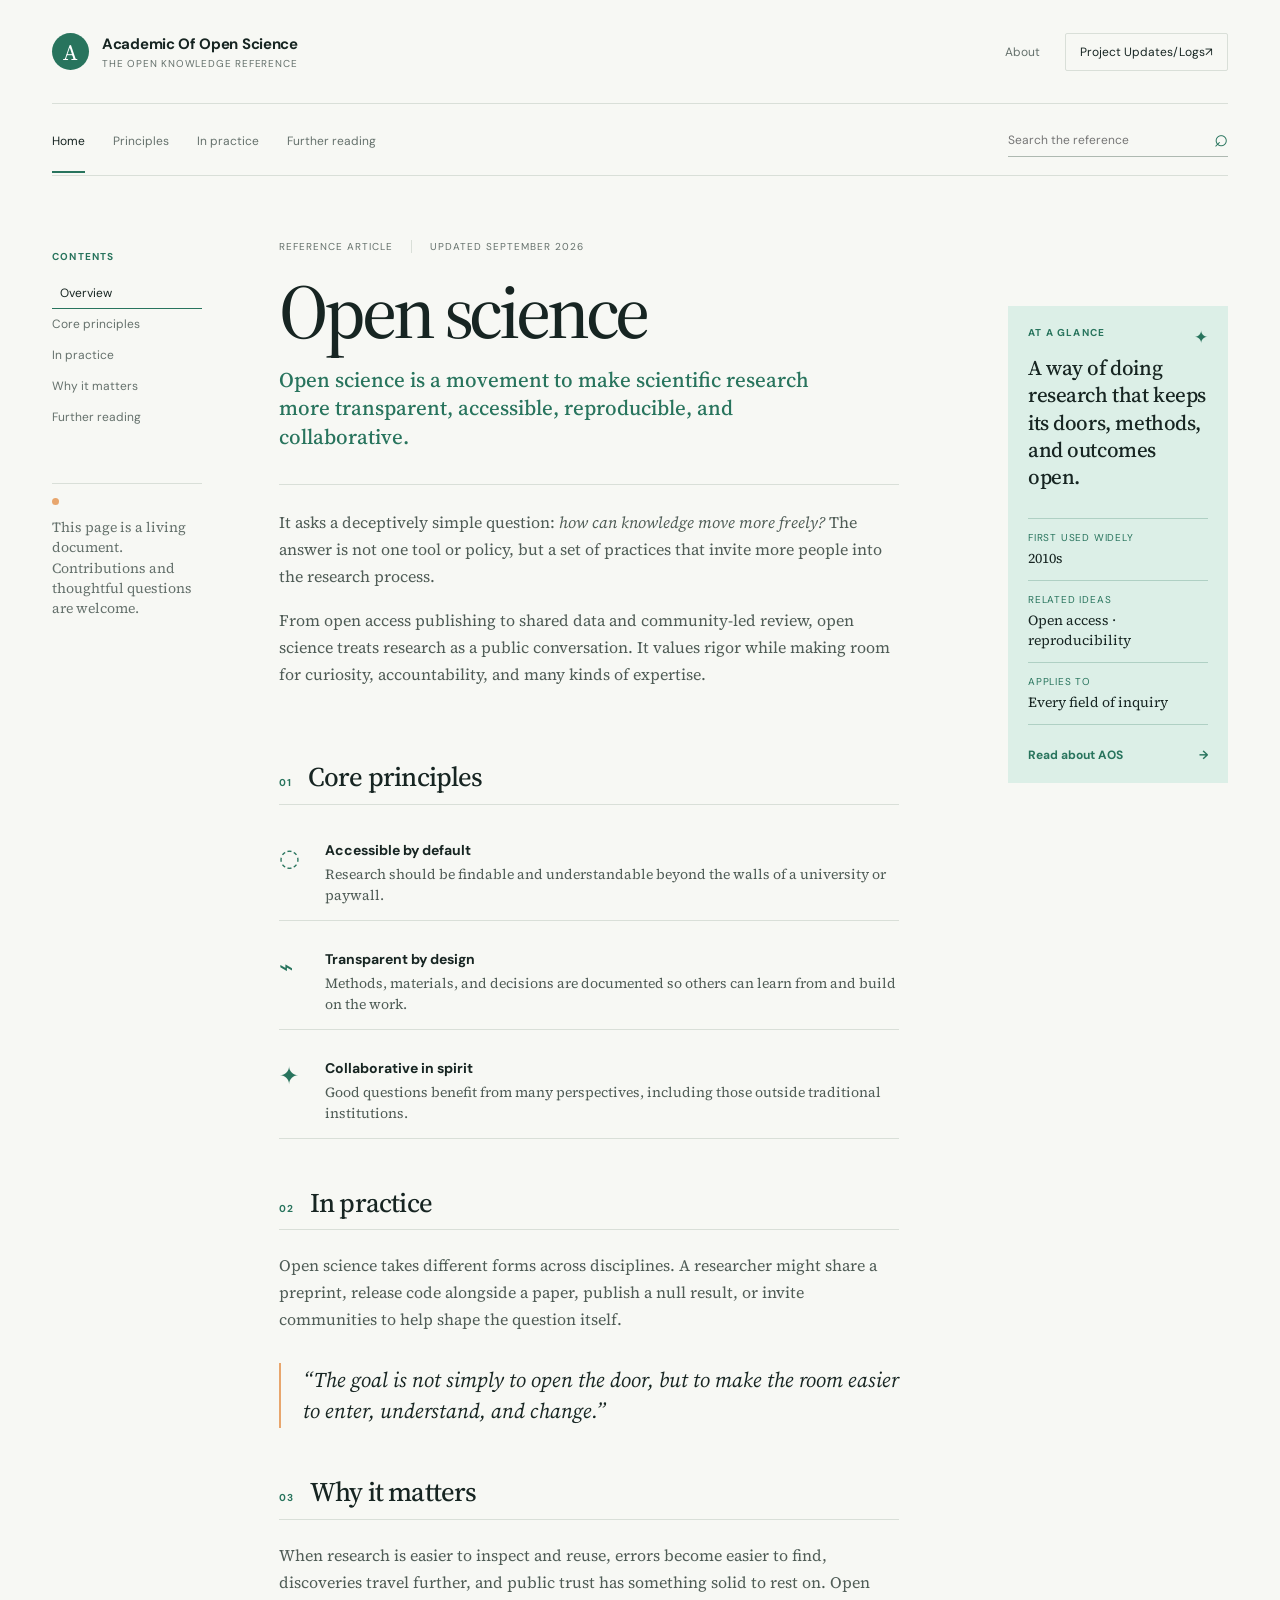
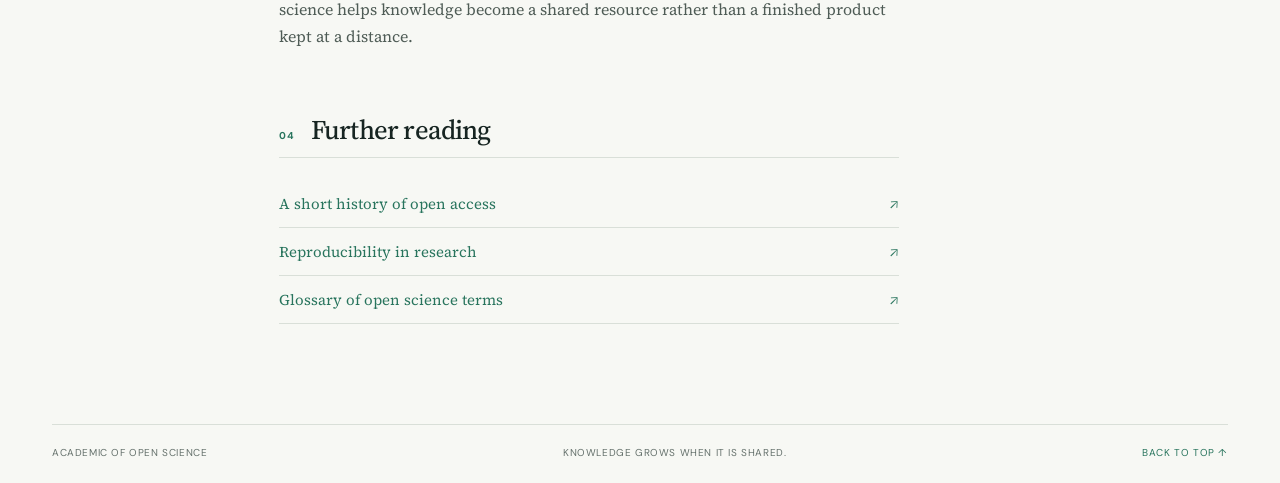
==== index.html @ c39b7e56 "make layout of website" ====
<!DOCTYPE html>
<html lang="en">
<head>
    <meta charset="UTF-8">
    <meta name="viewport" content="width=device-width, initial-scale=1.0">
    <meta name="description" content="A living reference for open science, shared knowledge, and better research practice.">
    <link rel="preconnect" href="https://fonts.googleapis.com">
    <link rel="preconnect" href="https://fonts.gstatic.com" crossorigin>
    <link href="https://fonts.googleapis.com/css2?family=DM+Sans:wght@400;500;600;700&family=Source+Serif+4:opsz,wght@8..60,400;8..60,500;8..60,600&display=swap" rel="stylesheet">
    <link rel="stylesheet" href="style.css">
    <title>Academic Of Open Science</title>
</head>
<body>
  <div class="site-shell">
    <header class="site-header">
      <a class="brand" href="index.html" aria-label="Academic Of Open Science home">
        <span class="brand-mark" aria-hidden="true">A</span>
        <span>
          <strong>Academic Of Open Science</strong>
          <small>The open knowledge reference</small>
        </span>
      </a>
      <div class="header-actions">
        <a href="#about">About</a>
        <a class="quiet-button" href="info.html">Project Updates/Logs<span aria-hidden="true">↗</span></a>
      </div>
    </header>

    <div class="search-row">
      <nav aria-label="Primary navigation">
        <a class="active" href="index.html">Home</a>
        <a href="#principles">Principles</a>
        <a href="#practice">In practice</a>
        <a href="#reading">Further reading</a>
      </nav>
      <form class="search" role="search">
        <label class="sr-only" for="search-input">Search the reference</label>
        <input id="search-input" type="search" placeholder="Search the reference" />
        <button type="submit" aria-label="Search">⌕</button>
      </form>
    </div>

    <main class="page-grid">
      <aside class="sidebar" aria-label="Article contents">
        <p class="eyebrow">Contents</p>
        <a class="current" href="#overview">Overview</a>
        <a href="#principles">Core principles</a>
        <a href="#practice">In practice</a>
        <a href="#why-it-matters">Why it matters</a>
        <a href="#reading">Further reading</a>
        <div class="sidebar-note">
          <span class="note-dot"></span>
          <p>This page is a living document. Contributions and thoughtful questions are welcome.</p>
        </div>
      </aside>

      <article class="article" id="overview">
        <div class="article-meta">
          <span>Reference article</span>
          <span>Updated September 2026</span>
        </div>
        <h1>Open science</h1>
        <p class="lede">Open science is a movement to make scientific research more transparent, accessible, reproducible, and collaborative.</p>

        <div class="article-intro">
          <p>It asks a deceptively simple question: <em>how can knowledge move more freely?</em> The answer is not one tool or policy, but a set of practices that invite more people into the research process.</p>
          <p>From open access publishing to shared data and community-led review, open science treats research as a public conversation. It values rigor while making room for curiosity, accountability, and many kinds of expertise.</p>
        </div>

        <section id="principles">
          <div class="section-heading">
            <span class="section-number">01</span>
            <h2>Core principles</h2>
          </div>
          <div class="principle-list">
            <div class="principle"><span class="principle-icon">◌</span><div><h3>Accessible by default</h3><p>Research should be findable and understandable beyond the walls of a university or paywall.</p></div></div>
            <div class="principle"><span class="principle-icon">⌁</span><div><h3>Transparent by design</h3><p>Methods, materials, and decisions are documented so others can learn from and build on the work.</p></div></div>
            <div class="principle"><span class="principle-icon">✦</span><div><h3>Collaborative in spirit</h3><p>Good questions benefit from many perspectives, including those outside traditional institutions.</p></div></div>
          </div>
        </section>

        <section id="practice">
          <div class="section-heading">
            <span class="section-number">02</span>
            <h2>In practice</h2>
          </div>
          <p>Open science takes different forms across disciplines. A researcher might share a preprint, release code alongside a paper, publish a null result, or invite communities to help shape the question itself.</p>
          <blockquote>“The goal is not simply to open the door, but to make the room easier to enter, understand, and change.”</blockquote>
        </section>

        <section id="why-it-matters">
          <div class="section-heading">
            <span class="section-number">03</span>
            <h2>Why it matters</h2>
          </div>
          <p>When research is easier to inspect and reuse, errors become easier to find, discoveries travel further, and public trust has something solid to rest on. Open science helps knowledge become a shared resource rather than a finished product kept at a distance.</p>
        </section>

        <section class="reading-section" id="reading">
          <div class="section-heading">
            <span class="section-number">04</span>
            <h2>Further reading</h2>
          </div>
          <div class="reading-links"><a href="#principles">A short history of open access <span>↗</span></a><a href="#practice">Reproducibility in research <span>↗</span></a><a href="#about">Glossary of open science terms <span>↗</span></a></div>
        </section>
      </article>

      <aside class="fact-panel" id="about">
        <div class="fact-panel-top"><span class="eyebrow">At a glance</span><span class="spark" aria-hidden="true">✦</span></div>
        <p class="fact-definition">A way of doing research that keeps its doors, methods, and outcomes open.</p>
        <dl><div><dt>First used widely</dt><dd>2010s</dd></div><div><dt>Related ideas</dt><dd>Open access · reproducibility</dd></div><div><dt>Applies to</dt><dd>Every field of inquiry</dd></div></dl>
        <a class="panel-link" href="info.html">Read about AOS <span>→</span></a>
      </aside>
    </main>

    <footer class="site-footer"><span>Academic Of Open Science</span><span>Knowledge grows when it is shared.</span><a href="#overview">Back to top ↑</a></footer>
  </div>
</body>
</html>
---- style.css ----
@import url('https://fonts.googleapis.com/css2?family=DM+Sans:wght@400;500;600;700&family=Source+Serif+4:opsz,wght@8..60,400;8..60,500;8..60,600&display=swap');

:root {
	--ink: #172522;
	--muted: #65716c;
	--line: #d9dfd8;
	--paper: #f7f8f4;
	--white: #ffffff;
	--mint: #dcefe7;
	--green: #28745d;
	--serif: 'Source Serif 4', Georgia, serif;
	--sans: 'DM Sans', Verdana, sans-serif;
}

* { box-sizing: border-box; }
html { scroll-behavior: smooth; }
body { margin: 0; color: var(--ink); background: var(--paper); font-family: var(--sans); }
a { color: inherit; text-decoration: none; }
.site-shell { max-width: 1260px; margin: 0 auto; padding: 0 42px; }
.site-header { min-height: 104px; display: flex; align-items: center; justify-content: space-between; border-bottom: 1px solid var(--line); }
.brand { display: flex; align-items: center; gap: 13px; }
.brand-mark { display: grid; width: 37px; height: 37px; place-items: center; color: var(--white); background: var(--green); border-radius: 50%; font-family: var(--serif); font-size: 22px; }
.brand strong, .brand small { display: block; }
.brand strong { font-size: 15px; letter-spacing: -.02em; }
.brand small { margin-top: 3px; color: var(--muted); font-size: 10px; letter-spacing: .08em; text-transform: uppercase; }
.header-actions { display: flex; align-items: center; gap: 25px; color: var(--muted); font-size: 12px; }
.header-actions a { transition: color .25s ease; }
.header-actions a:hover { color: var(--green); }
.quiet-button { padding: 10px 14px; border: 1px solid var(--line); border-radius: 2px; color: var(--ink); }
.search-row { display: flex; align-items: center; justify-content: space-between; padding: 20px 0 18px; border-bottom: 1px solid var(--line); }
nav { display: flex; gap: 28px; color: var(--muted); font-size: 12px; }
nav a { position: relative; padding: 5px 0; }
nav a::after { position: absolute; right: 0; bottom: -19px; left: 0; height: 2px; background: var(--green); content: ''; transform: scaleX(0); transition: transform .25s ease; }
nav a:hover, nav a.active { color: var(--ink); }
nav a.active::after { transform: scaleX(1); }
.search { display: flex; width: 220px; border-bottom: 1px solid #aeb9b1; }
.search input { width: 100%; padding: 6px 0; border: 0; outline: 0; background: transparent; font: 12px var(--sans); }
.search button { padding: 0 0 4px 10px; border: 0; background: transparent; color: var(--green); font-size: 24px; cursor: pointer; }
.page-grid { display: grid; grid-template-columns: 150px minmax(0, 1fr) 220px; gap: clamp(32px, 6vw, 82px); padding: 64px 0 100px; }
.sidebar { padding-top: 10px; color: var(--muted); font-size: 12px; }
.eyebrow { margin: 0 0 15px; color: var(--green); font-size: 10px; font-weight: 700; letter-spacing: .12em; text-transform: uppercase; }
.sidebar > a { display: block; padding: 7px 0; border-bottom: 1px solid transparent; transition: color .25s ease, padding .25s ease; }
.sidebar > a:hover, .sidebar > a.current { padding-left: 8px; color: var(--ink); border-color: var(--green); }
.sidebar-note { margin-top: 50px; padding-top: 14px; border-top: 1px solid var(--line); }
.note-dot { display: block; width: 7px; height: 7px; margin-bottom: 12px; border-radius: 50%; background: #e8a66d; }
.sidebar-note p { margin: 0; font-family: var(--serif); font-size: 14px; line-height: 1.45; }
.article { max-width: 620px; animation: rise .75s ease both; }
.article-meta { display: flex; gap: 18px; margin-bottom: 22px; color: var(--muted); font-size: 10px; letter-spacing: .1em; text-transform: uppercase; }
.article-meta span + span { padding-left: 18px; border-left: 1px solid var(--line); }
h1, h2, h3, p { margin-top: 0; }
h1 { margin-bottom: 18px; font: 500 clamp(48px, 6vw, 78px)/.95 var(--serif); letter-spacing: -.055em; }
.lede { max-width: 580px; margin-bottom: 33px; color: var(--green); font: 500 21px/1.35 var(--serif); }
.article-intro { padding: 24px 0 14px; border-top: 1px solid var(--line); }
.article p:not(.lede) { color: #4f5c56; font: 16px/1.7 var(--serif); }
.article-intro p { margin-bottom: 16px; }
section { padding: 43px 0 5px; scroll-margin-top: 25px; }
.section-heading { display: flex; align-items: baseline; gap: 16px; margin-bottom: 22px; border-bottom: 1px solid var(--line); }
.section-heading h2 { margin-bottom: 10px; font: 500 27px/1.2 var(--serif); letter-spacing: -.03em; }
.section-number { color: var(--green); font-size: 10px; font-weight: 700; letter-spacing: .1em; }
.principle-list { display: grid; gap: 15px; }
.principle { display: grid; grid-template-columns: 34px 1fr; gap: 12px; padding: 14px 0; border-bottom: 1px solid var(--line); }
.principle-icon { color: var(--green); font: 24px var(--serif); }
.principle h3 { margin-bottom: 5px; font-size: 14px; }
.principle p { margin-bottom: 0; }
.article .principle p { font-size: 14px; line-height: 1.5; }
blockquote { margin: 30px 0 0; padding: 2px 0 2px 22px; border-left: 2px solid #e8a66d; color: var(--ink); font: italic 21px/1.45 var(--serif); }
.reading-section { padding-bottom: 0; }
.reading-links { display: grid; gap: 0; }
.reading-links a { display: flex; justify-content: space-between; padding: 13px 0; border-bottom: 1px solid var(--line); color: var(--green); font: 15px var(--serif); transition: padding .25s ease, color .25s ease; }
.reading-links a:hover { padding-left: 8px; color: var(--ink); }
.fact-panel { align-self: start; margin-top: 66px; padding: 20px; background: var(--mint); animation: rise .75s .15s ease both; }
.fact-panel-top { display: flex; justify-content: space-between; }
.spark { color: var(--green); font-size: 17px; }
.fact-definition { margin: 0 0 28px; font: 500 21px/1.3 var(--serif); letter-spacing: -.02em; }
dl { margin: 0; border-top: 1px solid rgba(40,116,93,.25); }
dl div { padding: 12px 0; border-bottom: 1px solid rgba(40,116,93,.25); }
dt { margin-bottom: 4px; color: var(--green); font-size: 10px; text-transform: uppercase; letter-spacing: .08em; }
dd { margin: 0; font: 14px var(--serif); }
.panel-link { display: flex; justify-content: space-between; margin-top: 22px; color: var(--green); font-size: 12px; font-weight: 700; }
.site-footer { display: flex; justify-content: space-between; padding: 21px 0 24px; border-top: 1px solid var(--line); color: var(--muted); font-size: 10px; letter-spacing: .06em; text-transform: uppercase; }
.site-footer a { color: var(--green); }
.info-page { max-width: 650px; padding: 110px 0 150px 16%; animation: rise .75s ease both; }
.info-page h1 { max-width: 590px; }
.info-copy { padding: 25px 0 12px; border-top: 1px solid var(--line); }
.info-copy p { color: #4f5c56; font: 17px/1.7 var(--serif); }
.info-page .panel-link { max-width: 370px; padding-top: 18px; border-top: 1px solid var(--line); }
.sr-only { position: absolute; width: 1px; height: 1px; padding: 0; overflow: hidden; clip: rect(0, 0, 0, 0); white-space: nowrap; border: 0; }
@keyframes rise { from { opacity: 0; transform: translateY(12px); } to { opacity: 1; transform: translateY(0); } }
@media (max-width: 860px) { .site-shell { padding: 0 24px; } .page-grid { grid-template-columns: 120px minmax(0, 1fr); gap: 30px; } .fact-panel { grid-column: 2; grid-row: 2; margin-top: 0; } }
@media (max-width: 620px) { .site-header { min-height: 84px; } .header-actions a:first-child, nav a:nth-child(n+3) { display: none; } .quiet-button { padding: 8px; font-size: 10px; } .search-row { align-items: flex-start; gap: 15px; flex-direction: column-reverse; } nav { gap: 19px; } nav a::after { bottom: -16px; } .search { width: 100%; } .page-grid { display: block; padding-top: 42px; } .sidebar { display: none; } h1 { font-size: 58px; } .lede { font-size: 19px; } .fact-panel { margin-top: 58px; } .info-page { padding: 70px 0 100px; } .site-footer { flex-wrap: wrap; gap: 12px; } .site-footer span:nth-child(2) { order: 3; width: 100%; } }
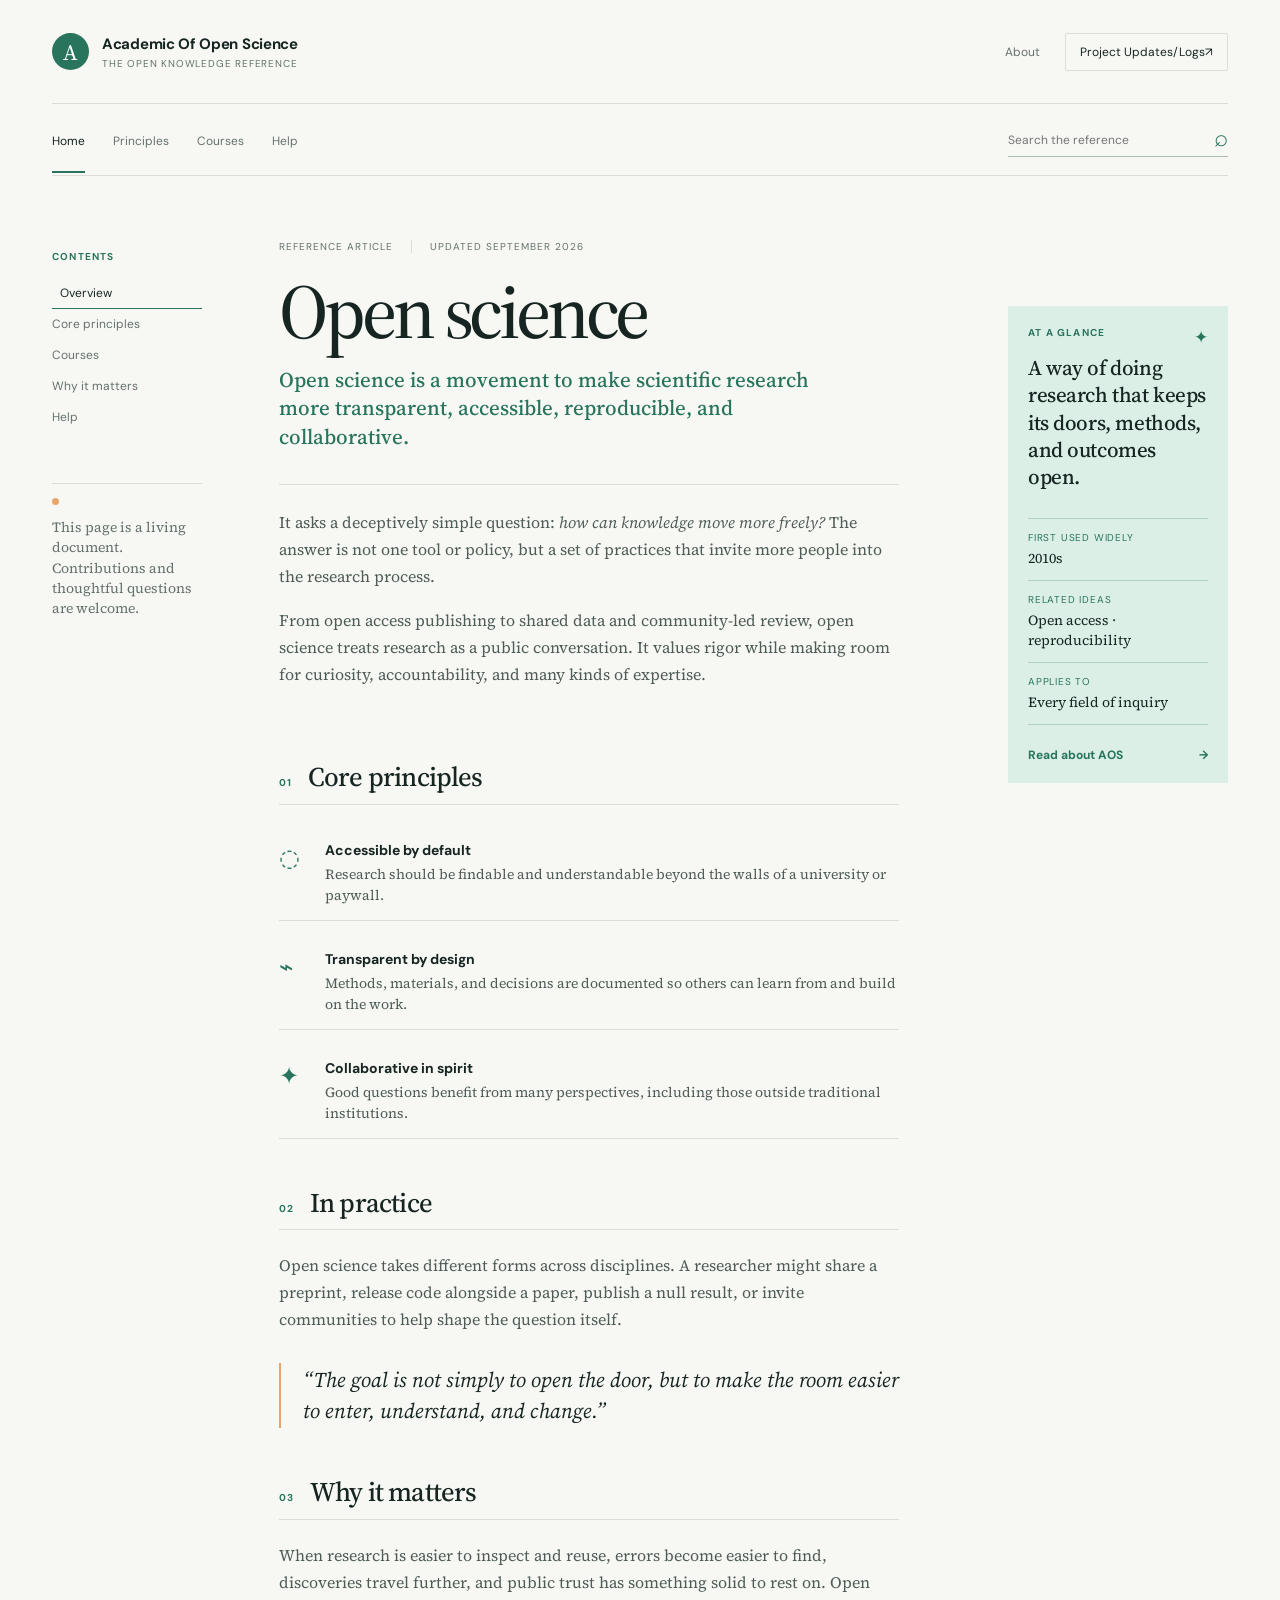
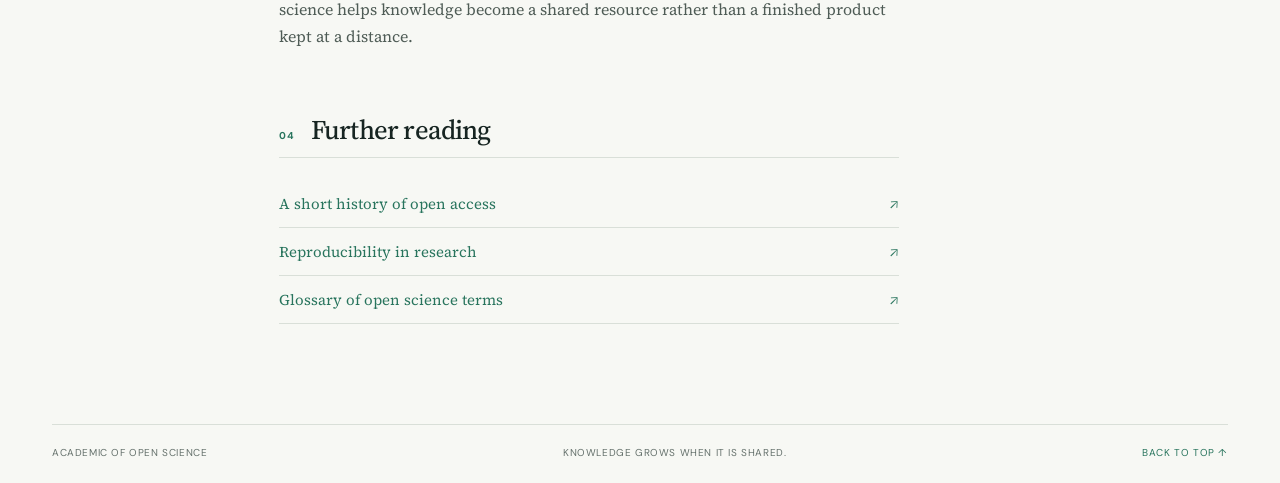
==== commit 47801e0e: "add basic svgs/ dev content" ====
--- a/index.html
+++ b/index.html
@@ -30,8 +30,8 @@
       <nav aria-label="Primary navigation">
         <a class="active" href="index.html">Home</a>
         <a href="#principles">Principles</a>
-        <a href="#practice">In practice</a>
-        <a href="#reading">Further reading</a>
+        <a href="#practice">Courses</a>
+        <a href="#reading">Help</a>
       </nav>
       <form class="search" role="search">
         <label class="sr-only" for="search-input">Search the reference</label>
@@ -45,9 +45,9 @@
         <p class="eyebrow">Contents</p>
         <a class="current" href="#overview">Overview</a>
         <a href="#principles">Core principles</a>
-        <a href="#practice">In practice</a>
+        <a href="#practice">Courses</a>
         <a href="#why-it-matters">Why it matters</a>
-        <a href="#reading">Further reading</a>
+        <a href="#reading">Help</a>
         <div class="sidebar-note">
           <span class="note-dot"></span>
           <p>This page is a living document. Contributions and thoughtful questions are welcome.</p>
